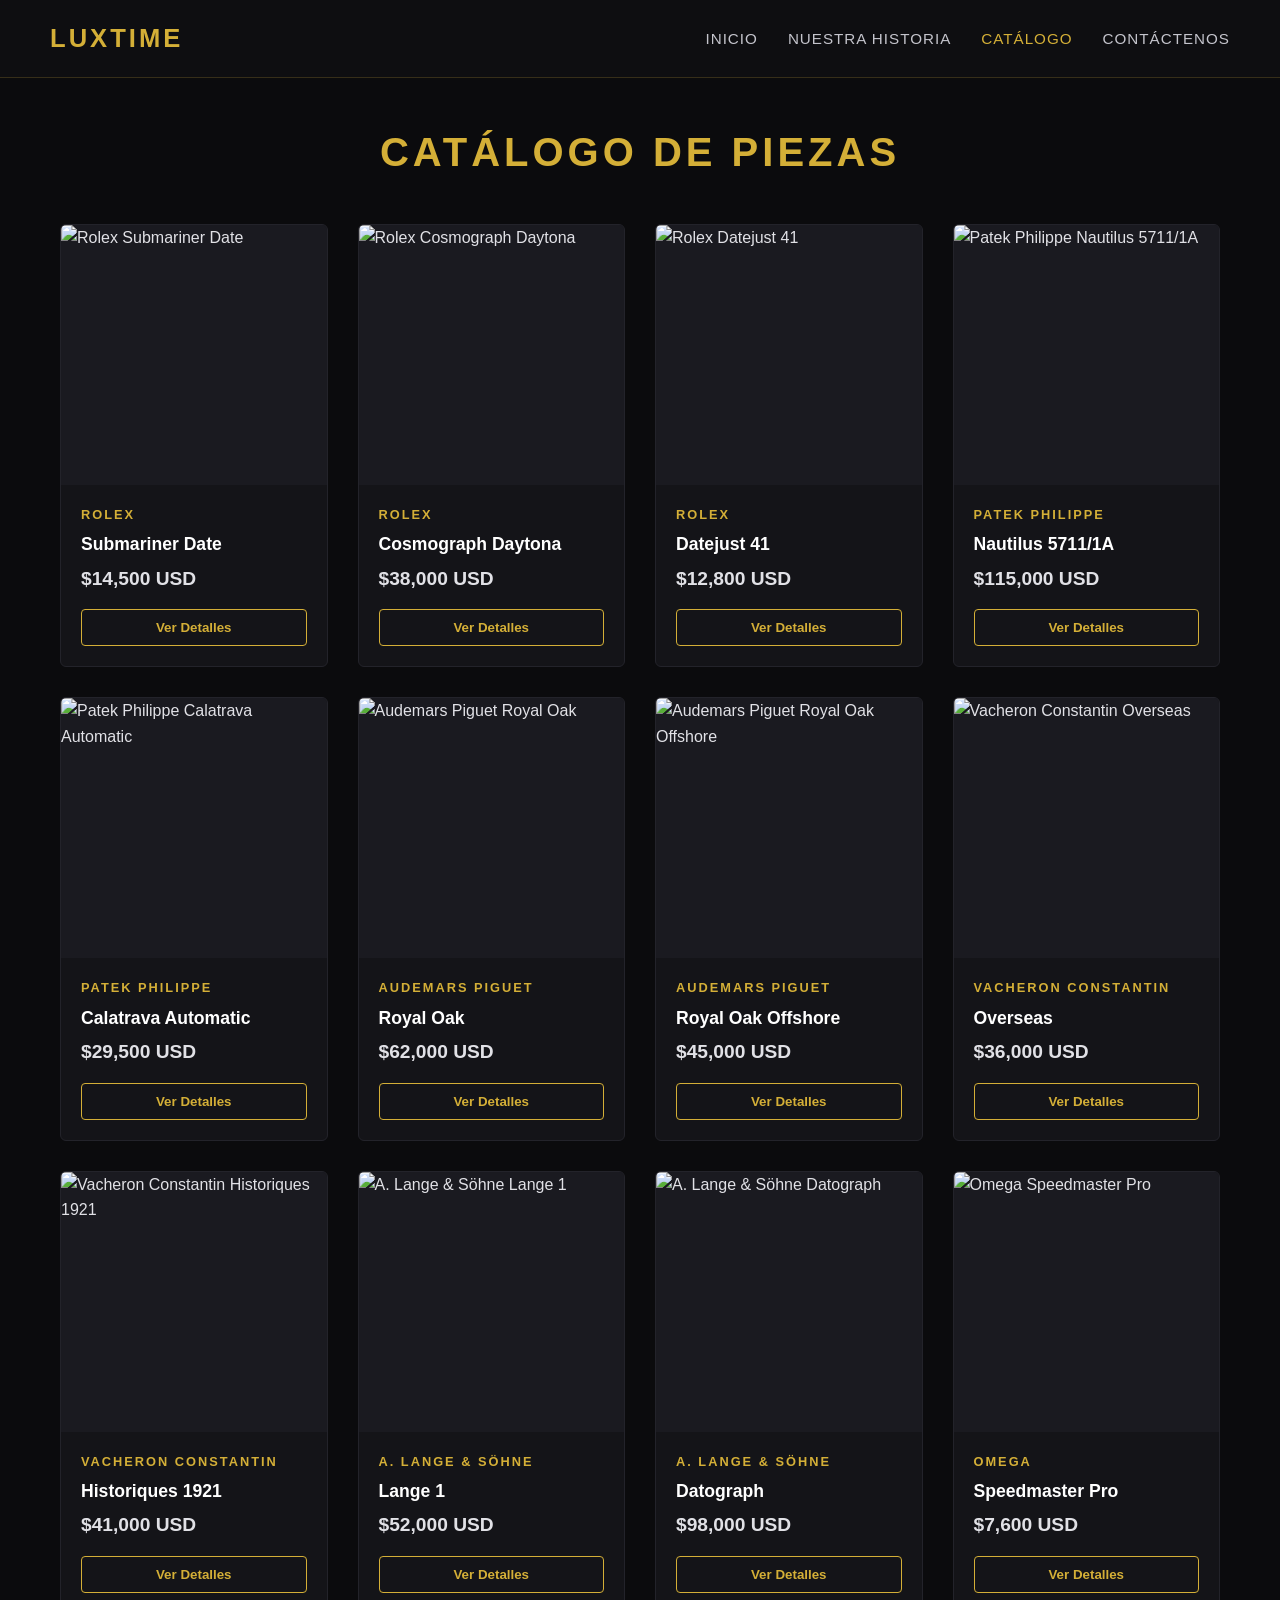
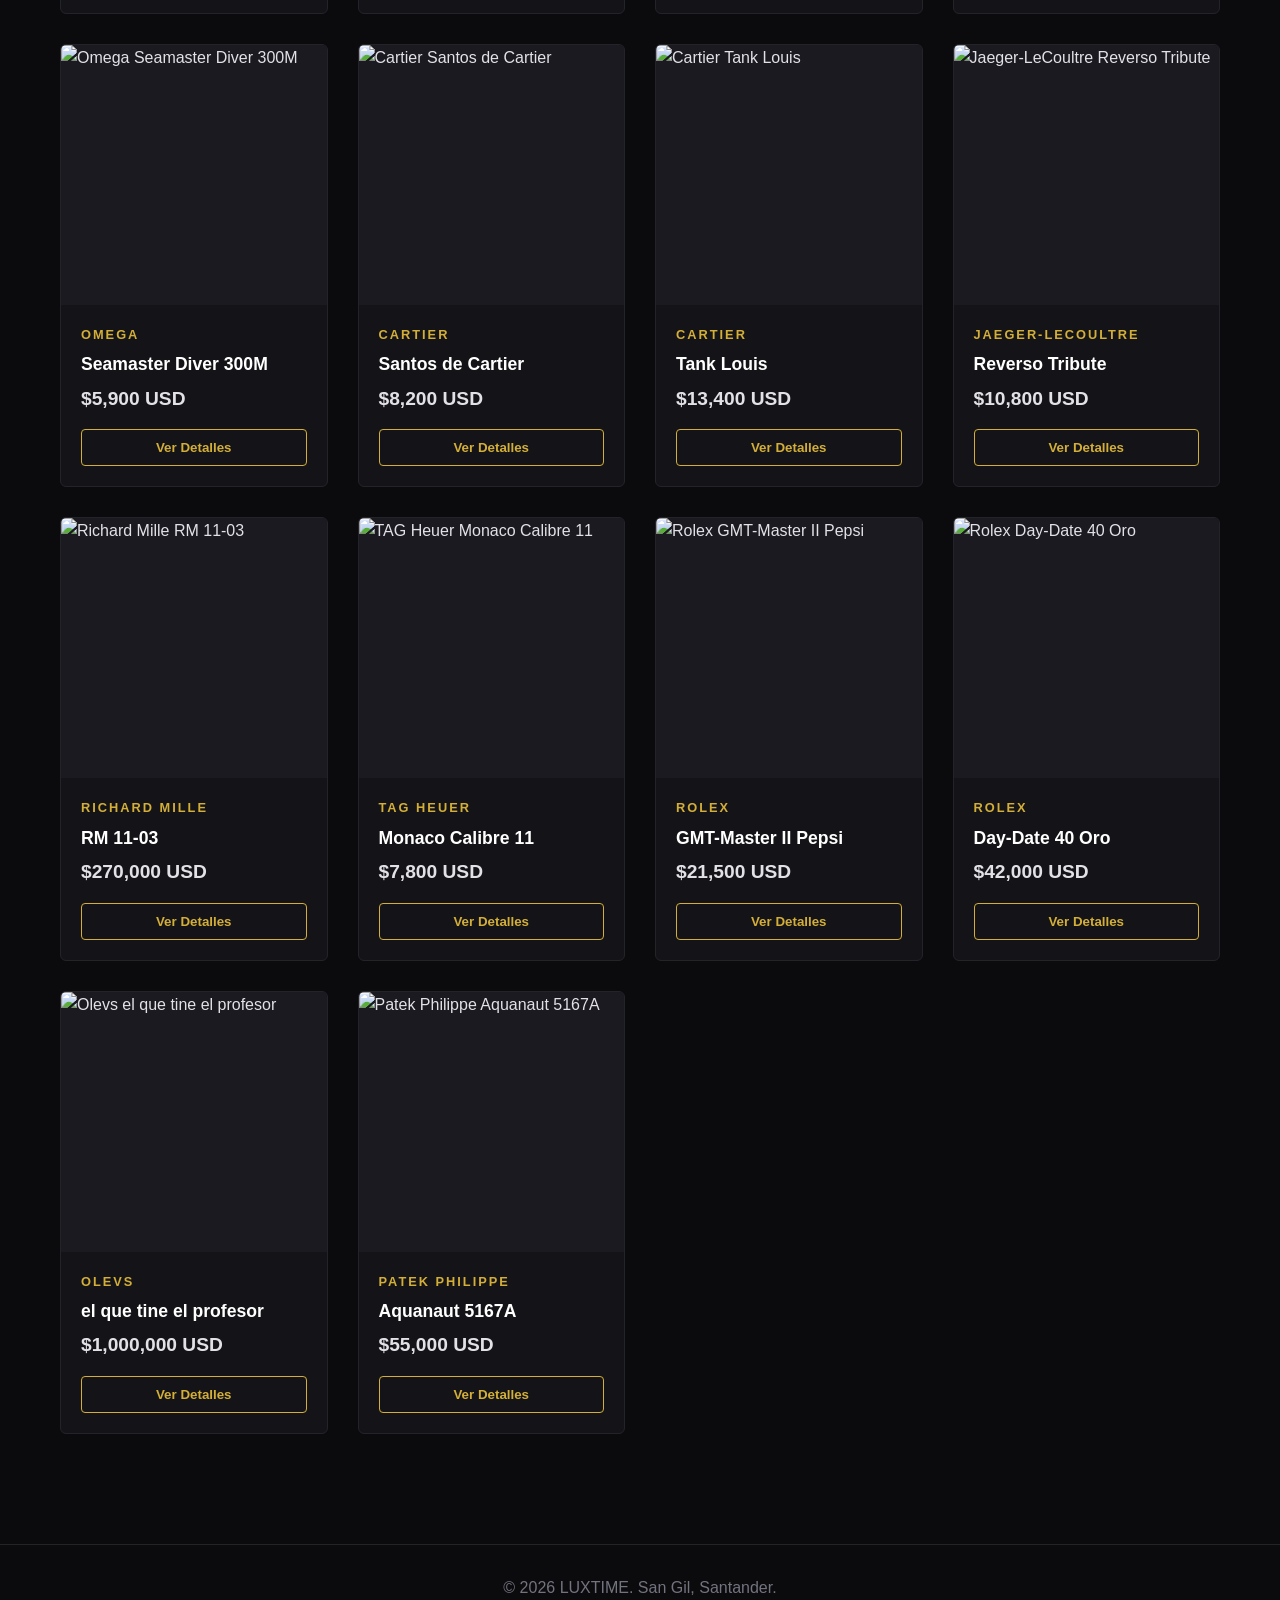
==== catalogo.html @ 18a5e5a9 "Add HTML structure for catalog page" ====
<!DOCTYPE html>
<html lang="es">
<head>
    <meta charset="UTF-8">
    <meta name="viewport" content="width=device-width, initial-scale=1.0">
    <title>LUXTIME | Catálogo</title>
    <style>
        * { box-sizing: border-box; margin: 0; padding: 0; font-family: 'Segoe UI', sans-serif; }
        body { background-color: #0b0b0d; color: #e1e1e6; line-height: 1.6; }
        nav { position: fixed; top: 0; width: 100%; background: rgba(15, 15, 18, 0.95); border-bottom: 1px solid rgba(212, 175, 55, 0.2); z-index: 1000; display: flex; justify-content: space-between; align-items: center; padding: 18px 50px; }
        .logo { color: #d4af37; font-size: 1.6rem; font-weight: 700; letter-spacing: 3px; text-decoration: none; }
        .nav-links { display: flex; list-style: none; gap: 30px; }
        .nav-links a { color: #c4c4cc; text-decoration: none; font-size: 0.95rem; text-transform: uppercase; letter-spacing: 1px; }
        .nav-links a:hover, .nav-links a.active { color: #d4af37; }

        section { padding: 120px 20px 60px; max-width: 1200px; margin: 0 auto; }
        h1 { text-align: center; font-size: 2.5rem; color: #d4af37; letter-spacing: 4px; margin-bottom: 40px; text-transform: uppercase; }

        .grid-relojes { display: grid; grid-template-columns: repeat(auto-fill, minmax(260px, 1fr)); gap: 30px; }
        .card { background: #141418; border: 1px solid #23232a; border-radius: 6px; overflow: hidden; transition: all 0.3s; display: flex; flex-direction: column; }
        .card:hover { transform: translateY(-7px); border-color: #d4af37; }
        .card img { width: 100%; height: 260px; object-fit: cover; background-color: #1a1a20; }
        .card-body { padding: 20px; display: flex; flex-direction: column; flex-grow: 1; }
        .marca { color: #d4af37; font-size: 0.8rem; font-weight: 700; text-transform: uppercase; letter-spacing: 2px; }
        .modelo { font-size: 1.1rem; font-weight: 600; margin: 5px 0; color: #fff; }
        .precio { font-size: 1.2rem; font-weight: 700; color: #e1e1e6; margin-bottom: 15px; }
        .btn-detalles { margin-top: auto; background: transparent; color: #d4af37; border: 1px solid #d4af37; padding: 10px; border-radius: 4px; cursor: pointer; font-weight: 600; text-align: center; text-decoration: none; transition: all 0.3s ease; }
        .btn-detalles:hover { background-color: #d4af37; color: #0b0b0d; }

        footer { text-align: center; padding: 30px; border-top: 1px solid #23232a; color: #737380; margin-top: 50px; }
    </style>
</head>
<body>
    <nav>
        <a href="index.html" class="logo">LUXTIME</a>
        <ul class="nav-links">
            <li><a href="index.html">Inicio</a></li>
            <li><a href="historia.html">Nuestra Historia</a></li>
            <li><a href="catalogo.html" class="active">Catálogo</a></li>
            <li><a href="contacto.html">Contáctenos</a></li>
        </ul>
    </nav>

    <section>
        <h1>Catálogo de Piezas</h1>
        <div class="grid-relojes" id="gridRelojes"></div>
    </section>

    <footer>
        <p>&copy; 2026 LUXTIME. San Gil, Santander.</p>
    </footer>

    <script>
        const relojes = [
            { id: 1, marca: "Rolex", modelo: "Submariner Date", precio: "$14,500 USD", imagen: "https://media.rolex.com/image/upload/q_auto/f_auto/t_v7-cover-majesty-landscape/c_limit,w_800/v1/a677b2c664f6/catalogue/2026/upright-c/m126610ln-0001" },
            { id: 2, marca: "Rolex", modelo: "Cosmograph Daytona", precio: "$38,000 USD", imagen: "https://encrypted-tbn0.gstatic.com/images?q=tbn:ANd9GcRlMAYEo_kmq0SEVRRTfxLseV2wnsMXngC2wunQaGWdsA&s=10" },
            { id: 3, marca: "Rolex", modelo: "Datejust 41", precio: "$12,800 USD", imagen: "https://encrypted-tbn1.gstatic.com/shopping?q=tbn:ANd9GcTCPIgqQ33orNUNhxU0779oylJW_-m0yjFpjWaGA-b_bzN0TGecWLGU8Okqk5lRgcdJKpuhqx5KMnpC9GricJ_KrD7a5emn" },
            { id: 4, marca: "Patek Philippe", modelo: "Nautilus 5711/1A", precio: "$115,000 USD", imagen: "https://www.officialwatches.com/cdn/shop/products/502410_600x.jpg?v=1610711759" },
            { id: 5, marca: "Patek Philippe", modelo: "Calatrava Automatic", precio: "$29,500 USD", imagen: "https://encrypted-tbn0.gstatic.com/images?q=tbn:ANd9GcTM6yhdJw0yoWIQaHOMv5jZjZLXv9AW1ZJd6AOJXYUJHaDeSEHnXEEJecQ&s=10" },
            { id: 6, marca: "Audemars Piguet", modelo: "Royal Oak", precio: "$62,000 USD", imagen: "https://encrypted-tbn0.gstatic.com/images?q=tbn:ANd9GcSIbNA3xzhtwSOrqsB6eXBQMebC6EbjvqxL0OhHR9MaDw&s=10" },
            { id: 7, marca: "Audemars Piguet", modelo: "Royal Oak Offshore", precio: "$45,000 USD", imagen: "https://i.ebayimg.com/images/g/Dp0AAeSwsehqYDNt/s-l1200.webp" },
            { id: 8, marca: "Vacheron Constantin", modelo: "Overseas", precio: "$36,000 USD", imagen: "https://cdn-images.farfetch-contents.com/31/12/19/48/31121948_60422243_1000.jpg" },
            { id: 9, marca: "Vacheron Constantin", modelo: "Historiques 1921", precio: "$41,000 USD", imagen: "https://img.chrono24.com/images/uhren/47100979-38kqklhc941m99mkiw03hrqz-ExtraLarge.jpg" },
            { id: 10, marca: "A. Lange & Söhne", modelo: "Lange 1", precio: "$52,000 USD", imagen: "https://encrypted-tbn0.gstatic.com/images?q=tbn:ANd9GcRhvWf_a4No4qk3iywiuXMyzdcMsnuKMDWVNgqTqfLehUgP0j2gSBal-YgT&s=10" },
            { id: 11, marca: "A. Lange & Söhne", modelo: "Datograph", precio: "$98,000 USD", imagen: "https://encrypted-tbn0.gstatic.com/images?q=tbn:ANd9GcROIFmu-N6HwGLGfAp0Rw2D1iuv9HBvSgcohynK9OxTl_NWpno_EF-ki88&s=10" },
            { id: 12, marca: "Omega", modelo: "Speedmaster Pro", precio: "$7,600 USD", imagen: "https://plazavendome.vteximg.com.br/arquivos/ids/167367-1000-1000/Group-29.jpg?v=638725580614030000" },
            { id: 13, marca: "Omega", modelo: "Seamaster Diver 300M", precio: "$5,900 USD", imagen: "https://plazavendome.vteximg.com.br/arquivos/ids/161251-1000-1000/omega-reloj-seamaster-diver-300m-co-axial-master-chronometer-chronograph-44mm-21030445106001-1.jpg?v=637614546101600000" },
            { id: 14, marca: "Cartier", modelo: "Santos de Cartier", precio: "$8,200 USD", imagen: "https://encrypted-tbn0.gstatic.com/images?q=tbn:ANd9GcTgIp273fN9sle3JaABB3Rnx10OfORxlgIcztHqf8YXAw4h8XIHCYHXO4E&s=10" },
            { id: 15, marca: "Cartier", modelo: "Tank Louis", precio: "$13,400 USD", imagen: "https://cdn-images.farfetch-contents.com/31/12/21/12/31122112_60347391_600.jpg" },
            { id: 16, marca: "Jaeger-LeCoultre", modelo: "Reverso Tribute", precio: "$10,800 USD", imagen: "https://encrypted-tbn0.gstatic.com/images?q=tbn:ANd9GcR7UclMjOUOe9VvAOtseuy0GYuuIWYW6bAYwFmlJZ2wGA&s=10" },
            { id: 17, marca: "Richard Mille", modelo: "RM 11-03", precio: "$270,000 USD", imagen: "https://encrypted-tbn0.gstatic.com/images?q=tbn:ANd9GcQO_BtwS0xqsJzUoWDXrr4ZGDnTW7mauu3IywFRYqTiZATZOWdWC5fFWmOz&s=10" },
            { id: 18, marca: "TAG Heuer", modelo: "Monaco Calibre 11", precio: "$7,800 USD", imagen: "https://encrypted-tbn0.gstatic.com/images?q=tbn:ANd9GcS-BDrzAwddHZeMpRC4vVAoJ1xxEhqncC4OxkqK7BpJmpB4lOBU6P8gCbiC&s=10" },
            { id: 19, marca: "Rolex", modelo: "GMT-Master II Pepsi", precio: "$21,500 USD", imagen: "https://galileo.tsqsa.com/FTPImagenes/rolex-img/watches-models/m126710blro-0002-drp-upright-bba-with-shadow-landscape.webp" },
            { id: 20, marca: "Rolex", modelo: "Day-Date 40 Oro", precio: "$42,000 USD", imagen: "https://encrypted-tbn0.gstatic.com/images?q=tbn:ANd9GcRdb8VEnGLpSkCAC5JwwLh6-y_KG0fwBXOs3vpJCzKOUSsA7ZUZFIVyvjHv&s=10" },
            { id: 21, marca: "Olevs", modelo: "el que tine el profesor", precio: "$1,000,000 USD", imagen: "https://http2.mlstatic.com/D_NQ_NP_957121-CBT76357393642_052024-O.webp" },
            { id: 22, marca: "Patek Philippe", modelo: "Aquanaut 5167A", precio: "$55,000 USD", imagen: "https://encrypted-tbn0.gstatic.com/images?q=tbn:ANd9GcRwZnI9O8JLRWIeOZKFYQ3Okq2Y-To0qTbeW6JFYaycUIOZ-oBP0yHhX_q4&s=10" }
        ];  

        const grid = document.getElementById('gridRelojes');
        relojes.forEach(r => {
            const card = document.createElement('div');
            card.className = 'card';
            card.innerHTML = `
                <img src="${r.imagen}" alt="${r.marca} ${r.modelo}">
                <div class="card-body">
                    <span class="marca">${r.marca}</span>
                    <h3 class="modelo">${r.modelo}</h3>
                    <div class="precio">${r.precio}</div>
                    <button class="btn-detalles" onclick="verProducto(${r.id})">Ver Detalles</button>
                </div>
            `;
            grid.appendChild(card);
        });

        // Redirección a la página de producto individual pasando el ID
        function verProducto(id) {
            window.location.href = `producto.html?id=${id}`;
        }
    </script>
</body>
</html>
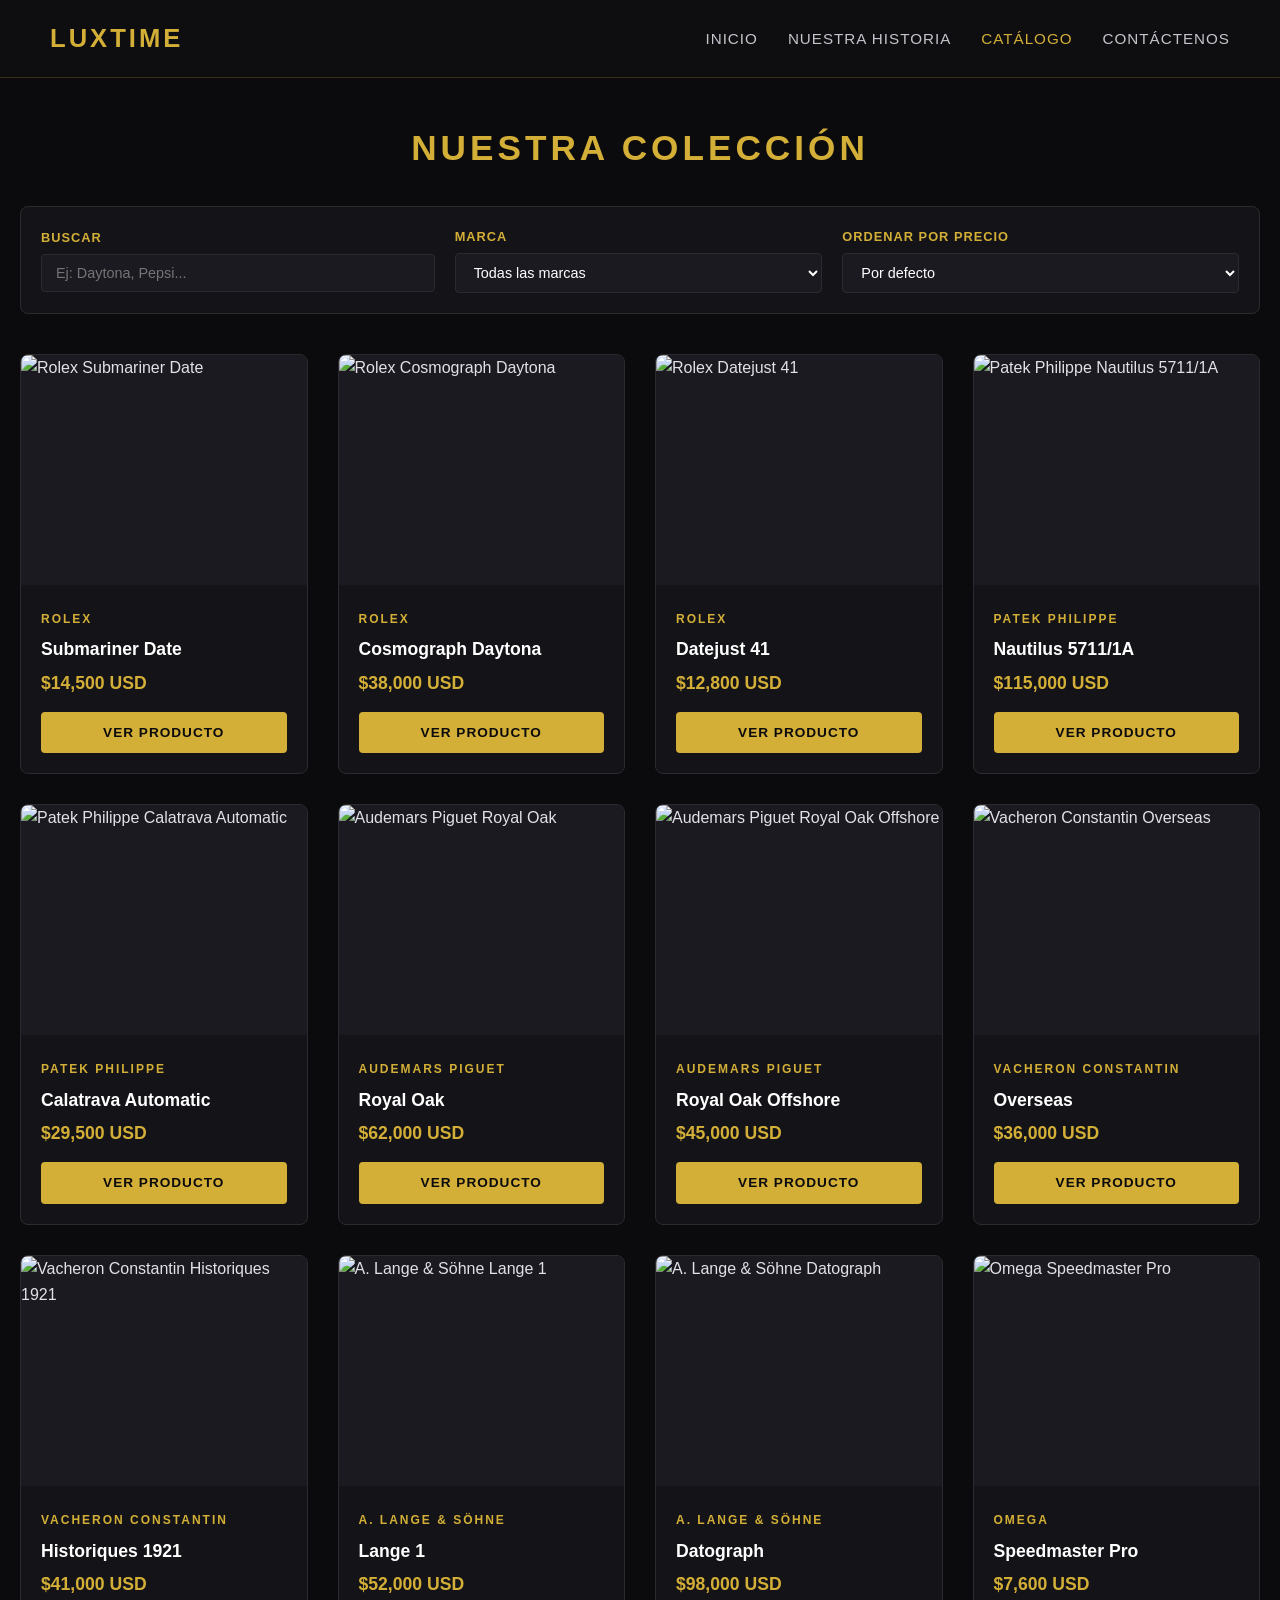
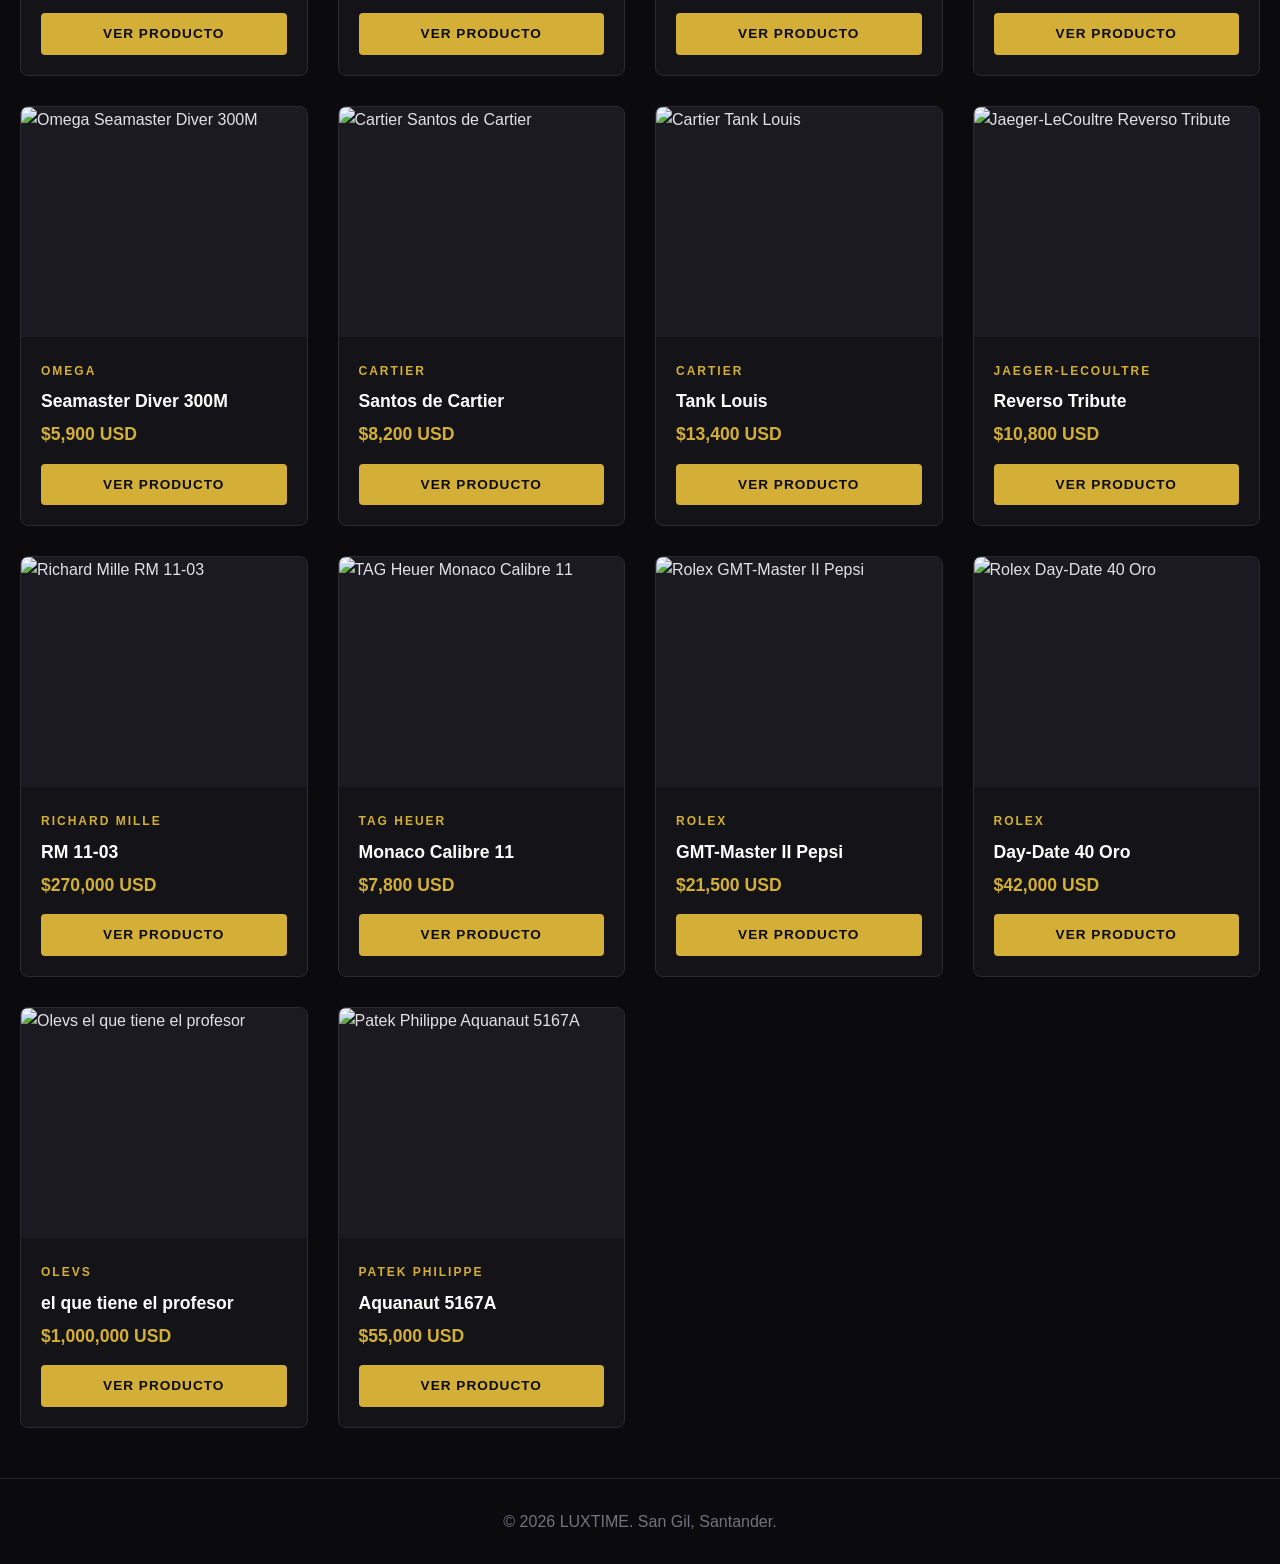
==== commit 14804580: "Enhance catalog page with filters and product display Updated the layout and functionality of the pr" ====
--- a/catalogo.html
+++ b/catalogo.html
@@ -7,30 +7,98 @@
     <style>
         * { box-sizing: border-box; margin: 0; padding: 0; font-family: 'Segoe UI', sans-serif; }
         body { background-color: #0b0b0d; color: #e1e1e6; line-height: 1.6; }
+        
+        /* Navegación */
         nav { position: fixed; top: 0; width: 100%; background: rgba(15, 15, 18, 0.95); border-bottom: 1px solid rgba(212, 175, 55, 0.2); z-index: 1000; display: flex; justify-content: space-between; align-items: center; padding: 18px 50px; }
         .logo { color: #d4af37; font-size: 1.6rem; font-weight: 700; letter-spacing: 3px; text-decoration: none; }
         .nav-links { display: flex; list-style: none; gap: 30px; }
-        .nav-links a { color: #c4c4cc; text-decoration: none; font-size: 0.95rem; text-transform: uppercase; letter-spacing: 1px; }
+        .nav-links a { color: #c4c4cc; text-decoration: none; font-size: 0.95rem; text-transform: uppercase; letter-spacing: 1px; transition: color 0.3s; }
         .nav-links a:hover, .nav-links a.active { color: #d4af37; }
 
-        section { padding: 120px 20px 60px; max-width: 1200px; margin: 0 auto; }
-        h1 { text-align: center; font-size: 2.5rem; color: #d4af37; letter-spacing: 4px; margin-bottom: 40px; text-transform: uppercase; }
-
-        .grid-relojes { display: grid; grid-template-columns: repeat(auto-fill, minmax(260px, 1fr)); gap: 30px; }
-        .card { background: #141418; border: 1px solid #23232a; border-radius: 6px; overflow: hidden; transition: all 0.3s; display: flex; flex-direction: column; }
-        .card:hover { transform: translateY(-7px); border-color: #d4af37; }
-        .card img { width: 100%; height: 260px; object-fit: cover; background-color: #1a1a20; }
-        .card-body { padding: 20px; display: flex; flex-direction: column; flex-grow: 1; }
-        .marca { color: #d4af37; font-size: 0.8rem; font-weight: 700; text-transform: uppercase; letter-spacing: 2px; }
-        .modelo { font-size: 1.1rem; font-weight: 600; margin: 5px 0; color: #fff; }
-        .precio { font-size: 1.2rem; font-weight: 700; color: #e1e1e6; margin-bottom: 15px; }
-        .btn-detalles { margin-top: auto; background: transparent; color: #d4af37; border: 1px solid #d4af37; padding: 10px; border-radius: 4px; cursor: pointer; font-weight: 600; text-align: center; text-decoration: none; transition: all 0.3s ease; }
-        .btn-detalles:hover { background-color: #d4af37; color: #0b0b0d; }
+        /* Estructura Principal */
+        .container { max-width: 1300px; margin: 120px auto 50px; padding: 0 20px; }
+        h1 { text-align: center; color: #d4af37; font-size: 2.2rem; letter-spacing: 4px; margin-bottom: 30px; }
+
+        /* Barra de Filtros */
+        .filter-bar {
+            background: #141418;
+            border: 1px solid #2a2a30;
+            border-radius: 8px;
+            padding: 20px;
+            margin-bottom: 40px;
+            display: flex;
+            flex-wrap: wrap;
+            gap: 20px;
+            justify-content: space-between;
+            align-items: center;
+        }
+
+        .filter-group { display: flex; flex-direction: column; gap: 5px; min-width: 200px; flex-grow: 1; }
+        .filter-group label { color: #d4af37; font-size: 0.8rem; font-weight: 700; text-transform: uppercase; letter-spacing: 1px; }
+
+        .filter-input, .filter-select {
+            background: #1a1a20;
+            border: 1px solid #2a2a30;
+            color: #fff;
+            padding: 10px 14px;
+            border-radius: 4px;
+            font-size: 0.9rem;
+            outline: none;
+            transition: border-color 0.3s;
+        }
+
+        .filter-input:focus, .filter-select:focus { border-color: #d4af37; }
+
+        /* Grid de Productos */
+        .catalog-grid {
+            display: grid;
+            grid-template-columns: repeat(auto-fill, minmax(280px, 1fr));
+            gap: 30px;
+        }
+
+        .card {
+            background: #141418;
+            border: 1px solid #2a2a30;
+            border-radius: 8px;
+            overflow: hidden;
+            transition: transform 0.3s, border-color 0.3s;
+            display: flex;
+            flex-direction: column;
+        }
+
+        .card:hover { transform: translateY(-5px); border-color: #d4af37; }
+
+        .card img { width: 100%; height: 230px; object-fit: cover; background: #1a1a20; }
+
+        .card-body { padding: 20px; display: flex; flex-direction: column; flex-grow: 1; justify-content: space-between; }
+        .card-marca { color: #d4af37; font-size: 0.75rem; font-weight: 700; text-transform: uppercase; letter-spacing: 2px; }
+        .card-modelo { font-size: 1.1rem; color: #fff; margin: 5px 0; font-weight: 600; }
+        .card-precio { font-size: 1.1rem; color: #d4af37; font-weight: 700; margin-bottom: 15px; }
+
+        .btn-card {
+            display: block;
+            text-align: center;
+            padding: 10px;
+            background: #d4af37;
+            color: #0b0b0d;
+            text-decoration: none;
+            font-weight: 700;
+            text-transform: uppercase;
+            letter-spacing: 1px;
+            font-size: 0.85rem;
+            border-radius: 4px;
+            transition: background 0.3s;
+        }
+
+        .btn-card:hover { background: #f0c442; }
+
+        .no-results { grid-column: 1 / -1; text-align: center; color: #a8a8b3; padding: 50px 0; font-size: 1.1rem; }
 
         footer { text-align: center; padding: 30px; border-top: 1px solid #23232a; color: #737380; margin-top: 50px; }
     </style>
 </head>
 <body>
+
     <nav>
         <a href="index.html" class="logo">LUXTIME</a>
         <ul class="nav-links">
@@ -41,61 +109,148 @@
         </ul>
     </nav>
 
-    <section>
-        <h1>Catálogo de Piezas</h1>
-        <div class="grid-relojes" id="gridRelojes"></div>
-    </section>
+    <div class="container">
+        <h1>NUESTRA COLECCIÓN</h1>
+
+        <!-- Controles de Filtros -->
+        <div class="filter-bar">
+            <!-- Buscar por Nombre o Modelo -->
+            <div class="filter-group">
+                <label for="searchInput">Buscar</label>
+                <input type="text" id="searchInput" class="filter-input" placeholder="Ej: Daytona, Pepsi...">
+            </div>
+
+            <!-- Filtrar por Marca -->
+            <div class="filter-group">
+                <label for="brandSelect">Marca</label>
+                <select id="brandSelect" class="filter-select">
+                    <option value="todos">Todas las marcas</option>
+                    <option value="Rolex">Rolex</option>
+                    <option value="Patek Philippe">Patek Philippe</option>
+                    <option value="Audemars Piguet">Audemars Piguet</option>
+                    <option value="Vacheron Constantin">Vacheron Constantin</option>
+                    <option value="A. Lange & Söhne">A. Lange & Söhne</option>
+                    <option value="Omega">Omega</option>
+                    <option value="Cartier">Cartier</option>
+                    <option value="Jaeger-LeCoultre">Jaeger-LeCoultre</option>
+                    <option value="Richard Mille">Richard Mille</option>
+                    <option value="TAG Heuer">TAG Heuer</option>
+                    <option value="Olevs">Olevs</option>
+                </select>
+            </div>
+
+            <!-- Ordenar por Precio -->
+            <div class="filter-group">
+                <label for="sortSelect">Ordenar por Precio</label>
+                <select id="sortSelect" class="filter-select">
+                    <option value="default">Por defecto</option>
+                    <option value="asc">De menor a mayor precio</option>
+                    <option value="desc">De mayor a menor precio</option>
+                </select>
+            </div>
+        </div>
+
+        <!-- Grid donde se cargan los productos -->
+        <div class="catalog-grid" id="catalogGrid"></div>
+    </div>
 
     <footer>
         <p>&copy; 2026 LUXTIME. San Gil, Santander.</p>
     </footer>
 
     <script>
-        const relojes = [
-            { id: 1, marca: "Rolex", modelo: "Submariner Date", precio: "$14,500 USD", imagen: "https://media.rolex.com/image/upload/q_auto/f_auto/t_v7-cover-majesty-landscape/c_limit,w_800/v1/a677b2c664f6/catalogue/2026/upright-c/m126610ln-0001" },
-            { id: 2, marca: "Rolex", modelo: "Cosmograph Daytona", precio: "$38,000 USD", imagen: "https://encrypted-tbn0.gstatic.com/images?q=tbn:ANd9GcRlMAYEo_kmq0SEVRRTfxLseV2wnsMXngC2wunQaGWdsA&s=10" },
-            { id: 3, marca: "Rolex", modelo: "Datejust 41", precio: "$12,800 USD", imagen: "https://encrypted-tbn1.gstatic.com/shopping?q=tbn:ANd9GcTCPIgqQ33orNUNhxU0779oylJW_-m0yjFpjWaGA-b_bzN0TGecWLGU8Okqk5lRgcdJKpuhqx5KMnpC9GricJ_KrD7a5emn" },
-            { id: 4, marca: "Patek Philippe", modelo: "Nautilus 5711/1A", precio: "$115,000 USD", imagen: "https://www.officialwatches.com/cdn/shop/products/502410_600x.jpg?v=1610711759" },
-            { id: 5, marca: "Patek Philippe", modelo: "Calatrava Automatic", precio: "$29,500 USD", imagen: "https://encrypted-tbn0.gstatic.com/images?q=tbn:ANd9GcTM6yhdJw0yoWIQaHOMv5jZjZLXv9AW1ZJd6AOJXYUJHaDeSEHnXEEJecQ&s=10" },
-            { id: 6, marca: "Audemars Piguet", modelo: "Royal Oak", precio: "$62,000 USD", imagen: "https://encrypted-tbn0.gstatic.com/images?q=tbn:ANd9GcSIbNA3xzhtwSOrqsB6eXBQMebC6EbjvqxL0OhHR9MaDw&s=10" },
-            { id: 7, marca: "Audemars Piguet", modelo: "Royal Oak Offshore", precio: "$45,000 USD", imagen: "https://i.ebayimg.com/images/g/Dp0AAeSwsehqYDNt/s-l1200.webp" },
-            { id: 8, marca: "Vacheron Constantin", modelo: "Overseas", precio: "$36,000 USD", imagen: "https://cdn-images.farfetch-contents.com/31/12/19/48/31121948_60422243_1000.jpg" },
-            { id: 9, marca: "Vacheron Constantin", modelo: "Historiques 1921", precio: "$41,000 USD", imagen: "https://img.chrono24.com/images/uhren/47100979-38kqklhc941m99mkiw03hrqz-ExtraLarge.jpg" },
-            { id: 10, marca: "A. Lange & Söhne", modelo: "Lange 1", precio: "$52,000 USD", imagen: "https://encrypted-tbn0.gstatic.com/images?q=tbn:ANd9GcRhvWf_a4No4qk3iywiuXMyzdcMsnuKMDWVNgqTqfLehUgP0j2gSBal-YgT&s=10" },
-            { id: 11, marca: "A. Lange & Söhne", modelo: "Datograph", precio: "$98,000 USD", imagen: "https://encrypted-tbn0.gstatic.com/images?q=tbn:ANd9GcROIFmu-N6HwGLGfAp0Rw2D1iuv9HBvSgcohynK9OxTl_NWpno_EF-ki88&s=10" },
-            { id: 12, marca: "Omega", modelo: "Speedmaster Pro", precio: "$7,600 USD", imagen: "https://plazavendome.vteximg.com.br/arquivos/ids/167367-1000-1000/Group-29.jpg?v=638725580614030000" },
-            { id: 13, marca: "Omega", modelo: "Seamaster Diver 300M", precio: "$5,900 USD", imagen: "https://plazavendome.vteximg.com.br/arquivos/ids/161251-1000-1000/omega-reloj-seamaster-diver-300m-co-axial-master-chronometer-chronograph-44mm-21030445106001-1.jpg?v=637614546101600000" },
-            { id: 14, marca: "Cartier", modelo: "Santos de Cartier", precio: "$8,200 USD", imagen: "https://encrypted-tbn0.gstatic.com/images?q=tbn:ANd9GcTgIp273fN9sle3JaABB3Rnx10OfORxlgIcztHqf8YXAw4h8XIHCYHXO4E&s=10" },
-            { id: 15, marca: "Cartier", modelo: "Tank Louis", precio: "$13,400 USD", imagen: "https://cdn-images.farfetch-contents.com/31/12/21/12/31122112_60347391_600.jpg" },
-            { id: 16, marca: "Jaeger-LeCoultre", modelo: "Reverso Tribute", precio: "$10,800 USD", imagen: "https://encrypted-tbn0.gstatic.com/images?q=tbn:ANd9GcR7UclMjOUOe9VvAOtseuy0GYuuIWYW6bAYwFmlJZ2wGA&s=10" },
-            { id: 17, marca: "Richard Mille", modelo: "RM 11-03", precio: "$270,000 USD", imagen: "https://encrypted-tbn0.gstatic.com/images?q=tbn:ANd9GcQO_BtwS0xqsJzUoWDXrr4ZGDnTW7mauu3IywFRYqTiZATZOWdWC5fFWmOz&s=10" },
-            { id: 18, marca: "TAG Heuer", modelo: "Monaco Calibre 11", precio: "$7,800 USD", imagen: "https://encrypted-tbn0.gstatic.com/images?q=tbn:ANd9GcS-BDrzAwddHZeMpRC4vVAoJ1xxEhqncC4OxkqK7BpJmpB4lOBU6P8gCbiC&s=10" },
-            { id: 19, marca: "Rolex", modelo: "GMT-Master II Pepsi", precio: "$21,500 USD", imagen: "https://galileo.tsqsa.com/FTPImagenes/rolex-img/watches-models/m126710blro-0002-drp-upright-bba-with-shadow-landscape.webp" },
-            { id: 20, marca: "Rolex", modelo: "Day-Date 40 Oro", precio: "$42,000 USD", imagen: "https://encrypted-tbn0.gstatic.com/images?q=tbn:ANd9GcRdb8VEnGLpSkCAC5JwwLh6-y_KG0fwBXOs3vpJCzKOUSsA7ZUZFIVyvjHv&s=10" },
-            { id: 21, marca: "Olevs", modelo: "el que tine el profesor", precio: "$1,000,000 USD", imagen: "https://http2.mlstatic.com/D_NQ_NP_957121-CBT76357393642_052024-O.webp" },
-            { id: 22, marca: "Patek Philippe", modelo: "Aquanaut 5167A", precio: "$55,000 USD", imagen: "https://encrypted-tbn0.gstatic.com/images?q=tbn:ANd9GcRwZnI9O8JLRWIeOZKFYQ3Okq2Y-To0qTbeW6JFYaycUIOZ-oBP0yHhX_q4&s=10" }
-        ];  
-
-        const grid = document.getElementById('gridRelojes');
-        relojes.forEach(r => {
-            const card = document.createElement('div');
-            card.className = 'card';
-            card.innerHTML = `
-                <img src="${r.imagen}" alt="${r.marca} ${r.modelo}">
-                <div class="card-body">
-                    <span class="marca">${r.marca}</span>
-                    <h3 class="modelo">${r.modelo}</h3>
-                    <div class="precio">${r.precio}</div>
-                    <button class="btn-detalles" onclick="verProducto(${r.id})">Ver Detalles</button>
-                </div>
-            `;
-            grid.appendChild(card);
-        });
-
-        // Redirección a la página de producto individual pasando el ID
-        function verProducto(id) {
-            window.location.href = `producto.html?id=${id}`;
-        }
+        const productos = [
+            { id: 1, marca: "Rolex", modelo: "Submariner Date", precio: 14500, precioTexto: "$14,500 USD", imagen: "https://media.rolex.com/image/upload/q_auto/f_auto/t_v7-cover-majesty-landscape/c_limit,w_800/v1/a677b2c664f6/catalogue/2026/upright-c/m126610ln-0001" },
+            { id: 2, marca: "Rolex", modelo: "Cosmograph Daytona", precio: 38000, precioTexto: "$38,000 USD", imagen: "https://encrypted-tbn0.gstatic.com/images?q=tbn:ANd9GcRlMAYEo_kmq0SEVRRTfxLseV2wnsMXngC2wunQaGWdsA&s=10" },
+            { id: 3, marca: "Rolex", modelo: "Datejust 41", precio: 12800, precioTexto: "$12,800 USD", imagen: "https://encrypted-tbn1.gstatic.com/shopping?q=tbn:ANd9GcTCPIgqQ33orNUNhxU0779oylJW_-m0yjFpjWaGA-b_bzN0TGecWLGU8Okqk5lRgcdJKpuhqx5KMnpC9GricJ_KrD7a5emn" },
+            { id: 4, marca: "Patek Philippe", modelo: "Nautilus 5711/1A", precio: 115000, precioTexto: "$115,000 USD", imagen: "https://www.officialwatches.com/cdn/shop/products/502410_600x.jpg?v=1610711759" },
+            { id: 5, marca: "Patek Philippe", modelo: "Calatrava Automatic", precio: 29500, precioTexto: "$29,500 USD", imagen: "https://encrypted-tbn0.gstatic.com/images?q=tbn:ANd9GcTM6yhdJw0yoWIQaHOMv5jZjZLXv9AW1ZJd6AOJXYUJHaDeSEHnXEEJecQ&s=10" },
+            { id: 6, marca: "Audemars Piguet", modelo: "Royal Oak", precio: 62000, precioTexto: "$62,000 USD", imagen: "https://encrypted-tbn0.gstatic.com/images?q=tbn:ANd9GcSIbNA3xzhtwSOrqsB6eXBQMebC6EbjvqxL0OhHR9MaDw&s=10" },
+            { id: 7, marca: "Audemars Piguet", modelo: "Royal Oak Offshore", precio: 45000, precioTexto: "$45,000 USD", imagen: "https://i.ebayimg.com/images/g/Dp0AAeSwsehqYDNt/s-l1200.webp" },
+            { id: 8, marca: "Vacheron Constantin", modelo: "Overseas", precio: 36000, precioTexto: "$36,000 USD", imagen: "https://cdn-images.farfetch-contents.com/31/12/19/48/31121948_60422243_1000.jpg" },
+            { id: 9, marca: "Vacheron Constantin", modelo: "Historiques 1921", precio: 41000, precioTexto: "$41,000 USD", imagen: "https://img.chrono24.com/images/uhren/47100979-38kqklhc941m99mkiw03hrqz-ExtraLarge.jpg" },
+            { id: 10, marca: "A. Lange & Söhne", modelo: "Lange 1", precio: 52000, precioTexto: "$52,000 USD", imagen: "https://encrypted-tbn0.gstatic.com/images?q=tbn:ANd9GcRhvWf_a4No4qk3iywiuXMyzdcMsnuKMDWVNgqTqfLehUgP0j2gSBal-YgT&s=10" },
+            { id: 11, marca: "A. Lange & Söhne", modelo: "Datograph", precio: 98000, precioTexto: "$98,000 USD", imagen: "https://encrypted-tbn0.gstatic.com/images?q=tbn:ANd9GcROIFmu-N6HwGLGfAp0Rw2D1iuv9HBvSgcohynK9OxTl_NWpno_EF-ki88&s=10" },
+            { id: 12, marca: "Omega", modelo: "Speedmaster Pro", precio: 7600, precioTexto: "$7,600 USD", imagen: "https://plazavendome.vteximg.com.br/arquivos/ids/167367-1000-1000/Group-29.jpg?v=638725580614030000" },
+            { id: 13, marca: "Omega", modelo: "Seamaster Diver 300M", precio: 5900, precioTexto: "$5,900 USD", imagen: "https://plazavendome.vteximg.com.br/arquivos/ids/161251-1000-1000/omega-reloj-seamaster-diver-300m-co-axial-master-chronometer-chronograph-44mm-21030445106001-1.jpg?v=637614546101600000" },
+            { id: 14, marca: "Cartier", modelo: "Santos de Cartier", precio: 8200, precioTexto: "$8,200 USD", imagen: "https://encrypted-tbn0.gstatic.com/images?q=tbn:ANd9GcTgIp273fN9sle3JaABB3Rnx10OfORxlgIcztHqf8YXAw4h8XIHCYHXO4E&s=10" },
+            { id: 15, marca: "Cartier", modelo: "Tank Louis", precio: 13400, precioTexto: "$13,400 USD", imagen: "https://cdn-images.farfetch-contents.com/31/12/21/12/31122112_60347391_600.jpg" },
+            { id: 16, marca: "Jaeger-LeCoultre", modelo: "Reverso Tribute", precio: 10800, precioTexto: "$10,800 USD", imagen: "https://encrypted-tbn0.gstatic.com/images?q=tbn:ANd9GcR7UclMjOUOe9VvAOtseuy0GYuuIWYW6bAYwFmlJZ2wGA&s=10" },
+            { id: 17, marca: "Richard Mille", modelo: "RM 11-03", precio: 270000, precioTexto: "$270,000 USD", imagen: "https://encrypted-tbn0.gstatic.com/images?q=tbn:ANd9GcQO_BtwS0xqsJzUoWDXrr4ZGDnTW7mauu3IywFRYqTiZATZOWdWC5fFWmOz&s=10" },
+            { id: 18, marca: "TAG Heuer", modelo: "Monaco Calibre 11", precio: 7800, precioTexto: "$7,800 USD", imagen: "https://encrypted-tbn0.gstatic.com/images?q=tbn:ANd9GcS-BDrzAwddHZeMpRC4vVAoJ1xxEhqncC4OxkqK7BpJmpB4lOBU6P8gCbiC&s=10" },
+            { id: 19, marca: "Rolex", modelo: "GMT-Master II Pepsi", precio: 21500, precioTexto: "$21,500 USD", imagen: "https://galileo.tsqsa.com/FTPImagenes/rolex-img/watches-models/m126710blro-0002-drp-upright-bba-with-shadow-landscape.webp" },
+            { id: 20, marca: "Rolex", modelo: "Day-Date 40 Oro", precio: 42000, precioTexto: "$42,000 USD", imagen: "https://encrypted-tbn0.gstatic.com/images?q=tbn:ANd9GcRdb8VEnGLpSkCAC5JwwLh6-y_KG0fwBXOs3vpJCzKOUSsA7ZUZFIVyvjHv&s=10" },
+            { id: 21, marca: "Olevs", modelo: "el que tiene el profesor", precio: 1000000, precioTexto: "$1,000,000 USD", imagen: "https://http2.mlstatic.com/D_NQ_NP_957121-CBT76357393642_052024-O.webp" },
+            { id: 22, marca: "Patek Philippe", modelo: "Aquanaut 5167A", precio: 55000, precioTexto: "$55,000 USD", imagen: "https://encrypted-tbn0.gstatic.com/images?q=tbn:ANd9GcRwZnI9O8JLRWIeOZKFYQ3Okq2Y-To0qTbeW6JFYaycUIOZ-oBP0yHhX_q4&s=10" }
+        ];
+
+        const grid = document.getElementById('catalogGrid');
+        const searchInput = document.getElementById('searchInput');
+        const brandSelect = document.getElementById('brandSelect');
+        const sortSelect = document.getElementById('sortSelect');
+
+        function renderProductos(lista) {
+            grid.innerHTML = '';
+
+            if (lista.length === 0) {
+                grid.innerHTML = '<div class="no-results">No se encontraron productos con los criterios seleccionados.</div>';
+                return;
+            }
+
+            lista.forEach(p => {
+                const card = document.createElement('div');
+                card.className = 'card';
+                card.innerHTML = `
+                    <img src="${p.imagen}" alt="${p.marca} ${p.modelo}">
+                    <div class="card-body">
+                        <div>
+                            <span class="card-marca">${p.marca}</span>
+                            <h3 class="card-modelo">${p.modelo}</h3>
+                            <div class="card-precio">${p.precioTexto}</div>
+                        </div>
+                        <a href="producto.html?id=${p.id}" class="btn-card">Ver Producto</a>
+                    </div>
+                `;
+                grid.appendChild(card);
+            });
+        }
+
+        function aplicarFiltros() {
+            let resultado = [...productos];
+            const textoBusqueda = searchInput.value.toLowerCase().trim();
+            const marcaSeleccionada = brandSelect.value;
+            const ordenPrecio = sortSelect.value;
+
+            // 1. Filtrar por búsqueda
+            if (textoBusqueda !== '') {
+                resultado = resultado.filter(p => 
+                    p.marca.toLowerCase().includes(textoBusqueda) || 
+                    p.modelo.toLowerCase().includes(textoBusqueda)
+                );
+            }
+
+            // 2. Filtrar por marca
+            if (marcaSeleccionada !== 'todos') {
+                resultado = resultado.filter(p => p.marca === marcaSeleccionada);
+            }
+
+            // 3. Ordenar por precio
+            if (ordenPrecio === 'asc') {
+                resultado.sort((a, b) => a.precio - b.precio);
+            } else if (ordenPrecio === 'desc') {
+                resultado.sort((a, b) => b.precio - a.precio);
+            }
+
+            renderProductos(resultado);
+        }
+
+        // Escuchar cambios en los filtros
+        searchInput.addEventListener('input', aplicarFiltros);
+        brandSelect.addEventListener('change', aplicarFiltros);
+        sortSelect.addEventListener('change', aplicarFiltros);
+
+        // Renderizado inicial
+        renderProductos(productos);
     </script>
 </body>
 </html>
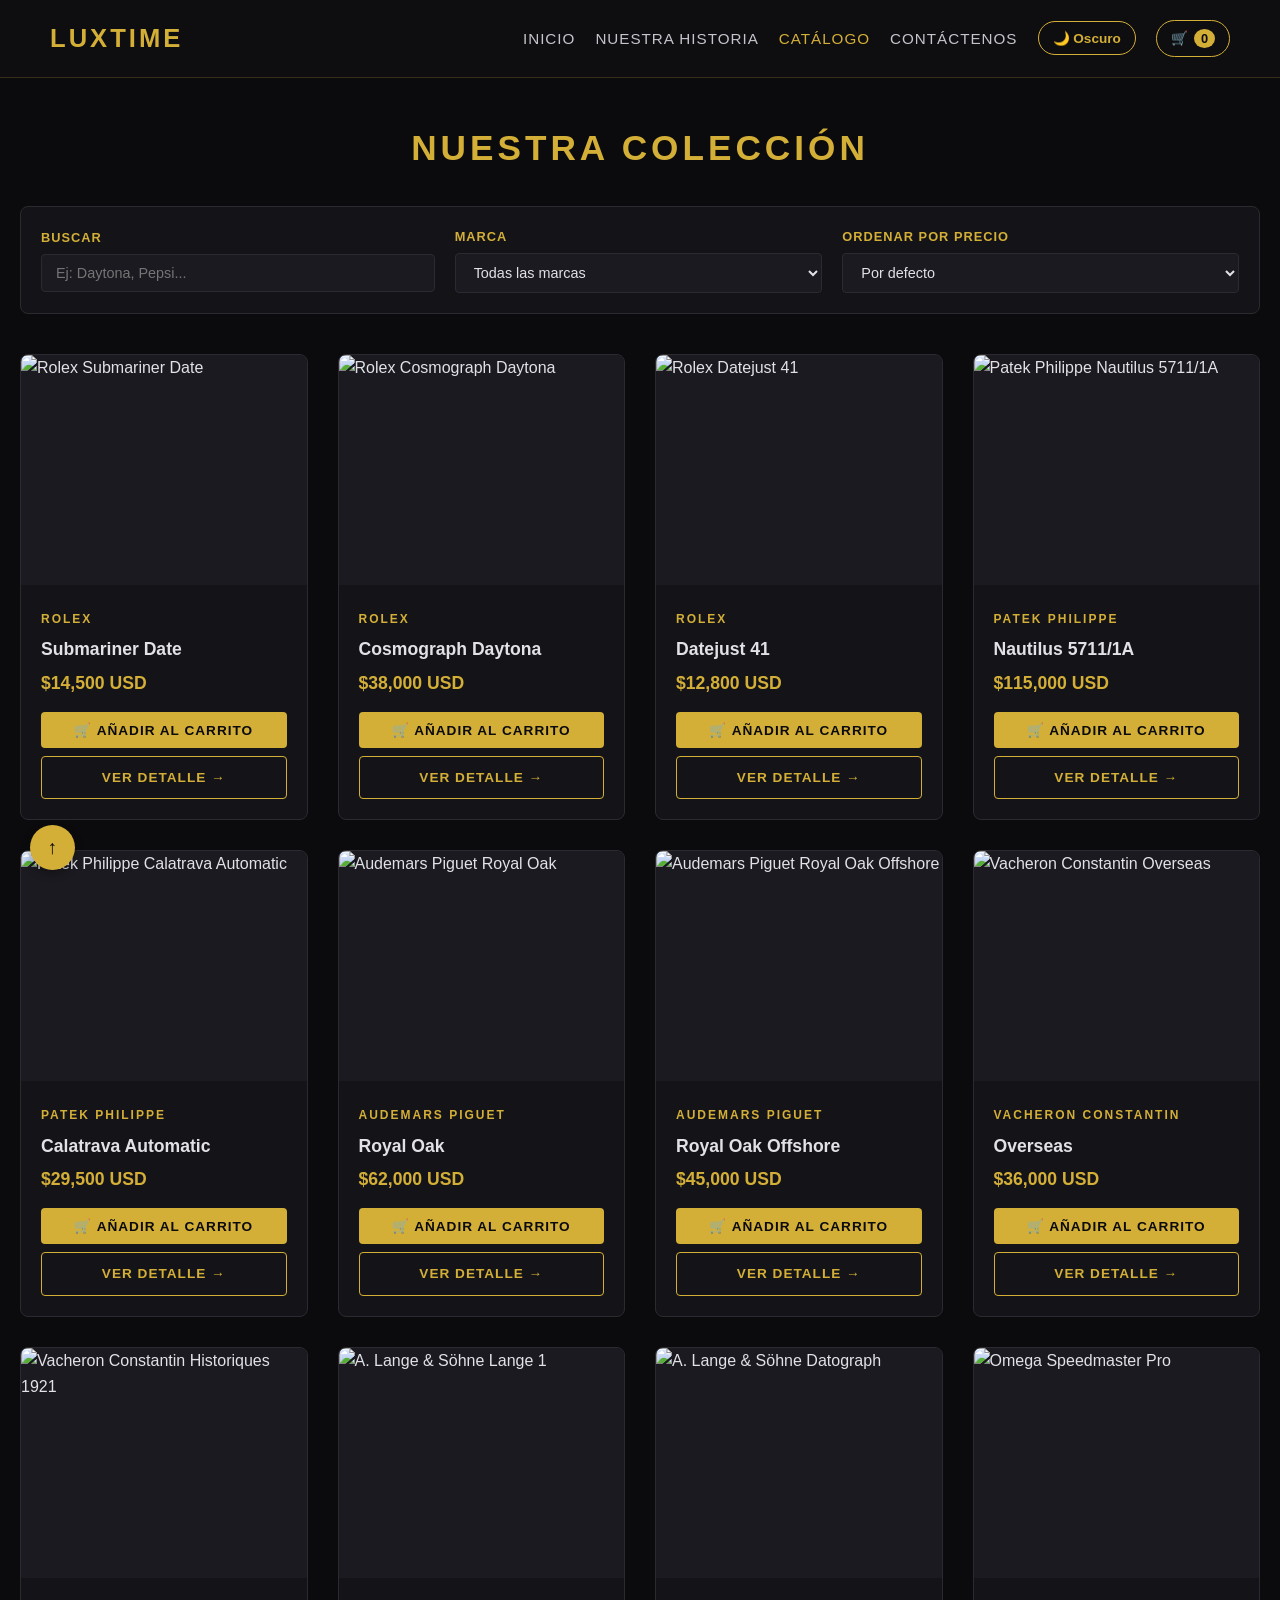
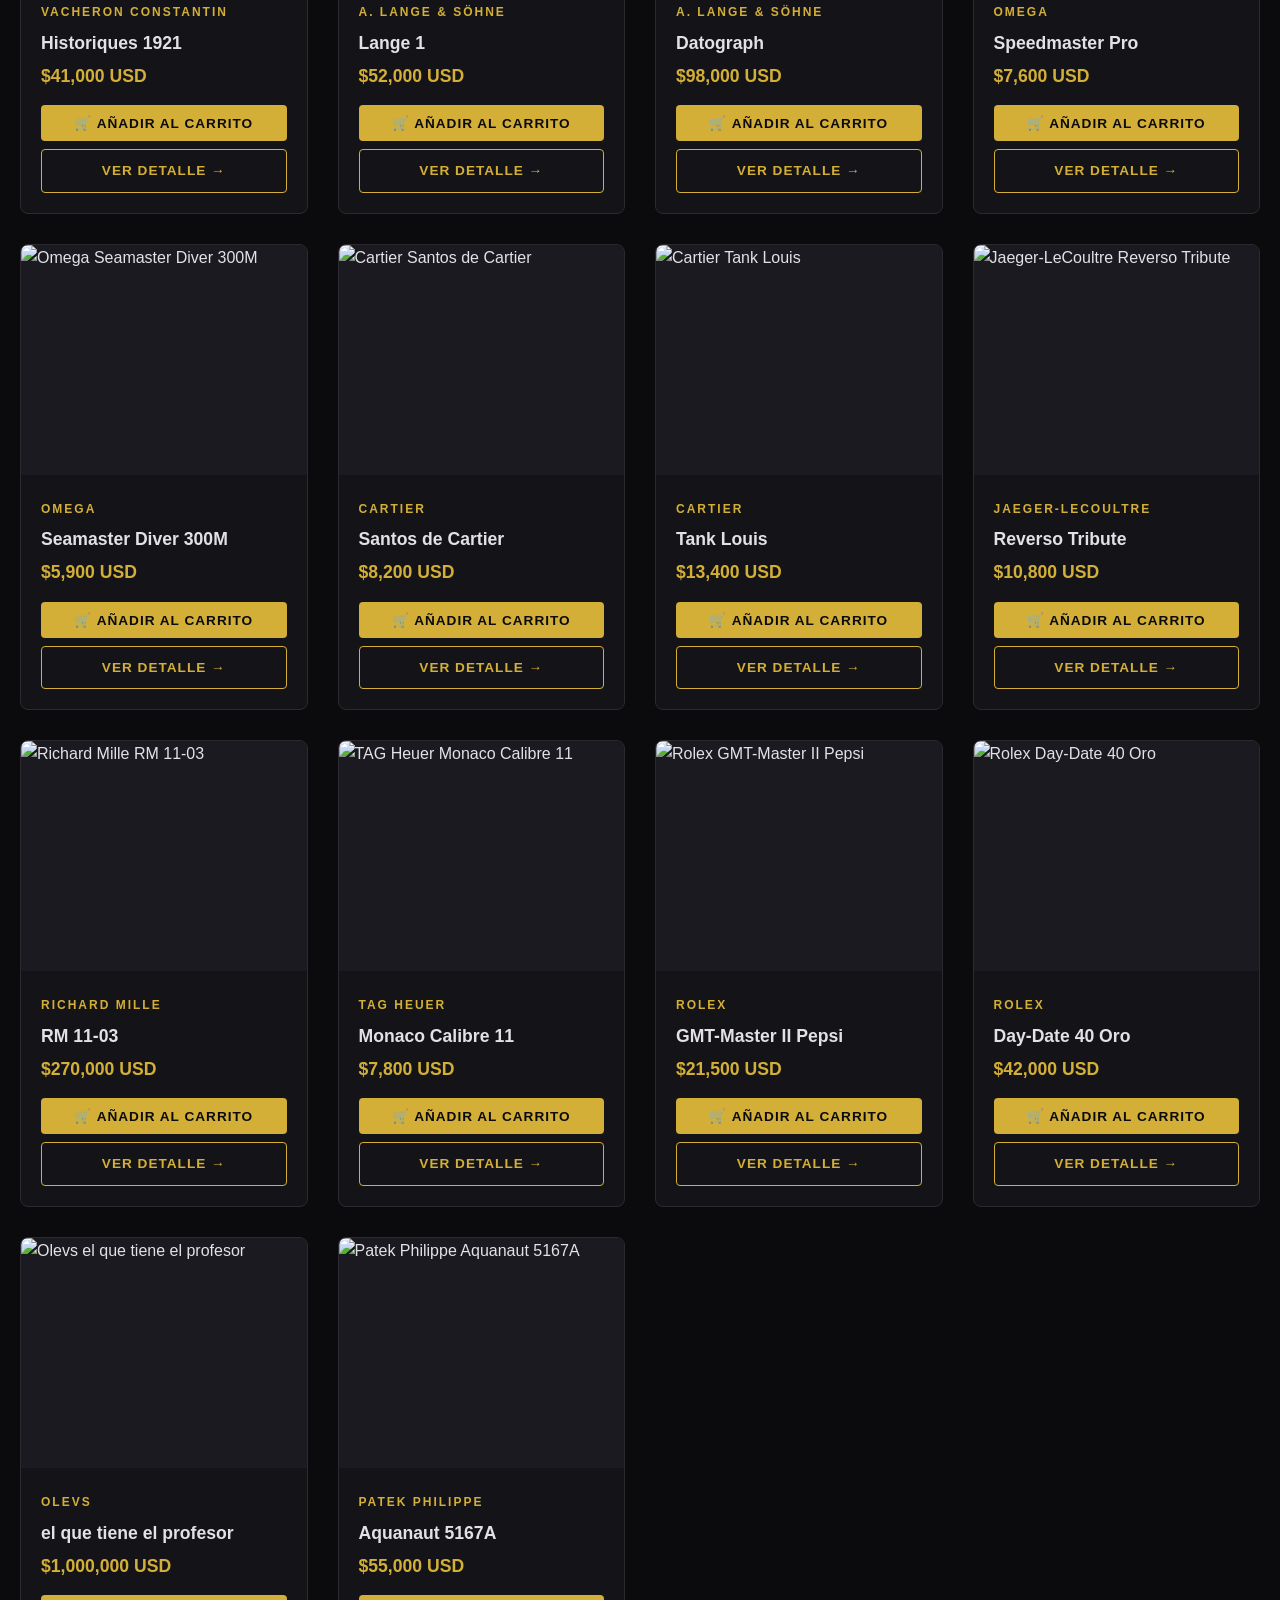
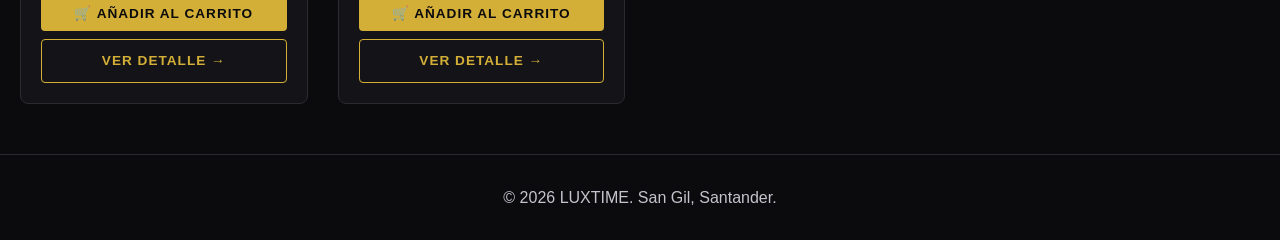
==== commit 3f9513f4: "Implement light/dark mode and update styles Added light/dark mode support and improved styling varia" ====
--- a/catalogo.html
+++ b/catalogo.html
@@ -5,24 +5,76 @@
     <meta name="viewport" content="width=device-width, initial-scale=1.0">
     <title>LUXTIME | Catálogo</title>
     <style>
-        * { box-sizing: border-box; margin: 0; padding: 0; font-family: 'Segoe UI', sans-serif; }
-        body { background-color: #0b0b0d; color: #e1e1e6; line-height: 1.6; }
+        /* Variables para Modo Claro / Oscuro */
+        :root {
+            --bg-color: #0b0b0d;
+            --card-bg: #141418;
+            --text-color: #e1e1e6;
+            --text-muted: #c4c4cc;
+            --border-color: #2a2a30;
+            --accent-gold: #d4af37;
+            --accent-hover: #f0c442;
+            --input-bg: #1a1a20;
+            --nav-bg: rgba(15, 15, 18, 0.95);
+        }
+
+        body.light-mode {
+            --bg-color: #f4f4f7;
+            --card-bg: #ffffff;
+            --text-color: #1a1a1e;
+            --text-muted: #4a4a52;
+            --border-color: #e1e1e6;
+            --accent-gold: #b8860b;
+            --accent-hover: #d4af37;
+            --input-bg: #ffffff;
+            --nav-bg: rgba(255, 255, 255, 0.95);
+        }
+
+        * { box-sizing: border-box; margin: 0; padding: 0; font-family: 'Segoe UI', sans-serif; transition: background-color 0.3s, color 0.3s; }
+        body { background-color: var(--bg-color); color: var(--text-color); line-height: 1.6; }
         
         /* Navegación */
-        nav { position: fixed; top: 0; width: 100%; background: rgba(15, 15, 18, 0.95); border-bottom: 1px solid rgba(212, 175, 55, 0.2); z-index: 1000; display: flex; justify-content: space-between; align-items: center; padding: 18px 50px; }
-        .logo { color: #d4af37; font-size: 1.6rem; font-weight: 700; letter-spacing: 3px; text-decoration: none; }
-        .nav-links { display: flex; list-style: none; gap: 30px; }
-        .nav-links a { color: #c4c4cc; text-decoration: none; font-size: 0.95rem; text-transform: uppercase; letter-spacing: 1px; transition: color 0.3s; }
-        .nav-links a:hover, .nav-links a.active { color: #d4af37; }
+        nav { position: fixed; top: 0; width: 100%; background: var(--nav-bg); border-bottom: 1px solid rgba(212, 175, 55, 0.2); z-index: 1000; display: flex; justify-content: space-between; align-items: center; padding: 18px 50px; }
+        .logo { color: var(--accent-gold); font-size: 1.6rem; font-weight: 700; letter-spacing: 3px; text-decoration: none; }
+        .nav-links { display: flex; list-style: none; gap: 20px; align-items: center; }
+        .nav-links a { color: var(--text-muted); text-decoration: none; font-size: 0.95rem; text-transform: uppercase; letter-spacing: 1px; }
+        .nav-links a:hover, .nav-links a.active { color: var(--accent-gold); }
+
+        /* Botones del Nav (Modo Claro/Oscuro y Carrito) */
+        .theme-toggle-btn, .cart-btn {
+            background: transparent;
+            border: 1px solid var(--accent-gold);
+            color: var(--accent-gold);
+            padding: 8px 14px;
+            border-radius: 20px;
+            cursor: pointer;
+            font-weight: 700;
+            display: flex;
+            align-items: center;
+            gap: 6px;
+            font-size: 0.85rem;
+            position: relative;
+        }
+        .theme-toggle-btn:hover, .cart-btn:hover { background: var(--accent-gold); color: #0b0b0d; }
+        .cart-count { background: var(--accent-gold); color: #0b0b0d; border-radius: 50%; padding: 2px 7px; font-size: 0.8rem; }
+        .cart-btn:hover .cart-count { background: #0b0b0d; color: var(--accent-gold); }
+
+        @keyframes cartBounce {
+            0%, 100% { transform: scale(1); }
+            50% { transform: scale(1.15); }
+        }
+        .cart-btn.bounce {
+            animation: cartBounce 0.3s cubic-bezier(0.175, 0.885, 0.32, 1.275);
+        }
 
         /* Estructura Principal */
         .container { max-width: 1300px; margin: 120px auto 50px; padding: 0 20px; }
-        h1 { text-align: center; color: #d4af37; font-size: 2.2rem; letter-spacing: 4px; margin-bottom: 30px; }
+        h1 { text-align: center; color: var(--accent-gold); font-size: 2.2rem; letter-spacing: 4px; margin-bottom: 30px; }
 
         /* Barra de Filtros */
         .filter-bar {
-            background: #141418;
-            border: 1px solid #2a2a30;
+            background: var(--card-bg);
+            border: 1px solid var(--border-color);
             border-radius: 8px;
             padding: 20px;
             margin-bottom: 40px;
@@ -34,20 +86,19 @@
         }
 
         .filter-group { display: flex; flex-direction: column; gap: 5px; min-width: 200px; flex-grow: 1; }
-        .filter-group label { color: #d4af37; font-size: 0.8rem; font-weight: 700; text-transform: uppercase; letter-spacing: 1px; }
+        .filter-group label { color: var(--accent-gold); font-size: 0.8rem; font-weight: 700; text-transform: uppercase; letter-spacing: 1px; }
 
         .filter-input, .filter-select {
-            background: #1a1a20;
-            border: 1px solid #2a2a30;
-            color: #fff;
+            background: var(--input-bg);
+            border: 1px solid var(--border-color);
+            color: var(--text-color);
             padding: 10px 14px;
             border-radius: 4px;
             font-size: 0.9rem;
             outline: none;
-            transition: border-color 0.3s;
-        }
-
-        .filter-input:focus, .filter-select:focus { border-color: #d4af37; }
+        }
+
+        .filter-input:focus, .filter-select:focus { border-color: var(--accent-gold); }
 
         /* Grid de Productos */
         .catalog-grid {
@@ -57,29 +108,48 @@
         }
 
         .card {
-            background: #141418;
-            border: 1px solid #2a2a30;
+            background: var(--card-bg);
+            border: 1px solid var(--border-color);
             border-radius: 8px;
             overflow: hidden;
-            transition: transform 0.3s, border-color 0.3s;
             display: flex;
             flex-direction: column;
-        }
-
-        .card:hover { transform: translateY(-5px); border-color: #d4af37; }
-
-        .card img { width: 100%; height: 230px; object-fit: cover; background: #1a1a20; }
-
+            position: relative;
+            transition: transform 0.3s, border-color 0.3s;
+        }
+
+        .card::before {
+            content: '';
+            position: absolute;
+            top: 0;
+            left: -100%;
+            width: 50%;
+            height: 100%;
+            background: linear-gradient(120deg, transparent, rgba(212, 175, 55, 0.3), transparent);
+            transform: skewX(-25deg);
+            transition: left 0.75s ease;
+            pointer-events: none;
+            z-index: 15;
+        }
+        .card:hover::before { left: 150%; }
+
+        .card:hover { transform: translateY(-5px); border-color: var(--accent-gold); }
+        .card img { width: 100%; height: 230px; object-fit: cover; background: var(--input-bg); }
         .card-body { padding: 20px; display: flex; flex-direction: column; flex-grow: 1; justify-content: space-between; }
-        .card-marca { color: #d4af37; font-size: 0.75rem; font-weight: 700; text-transform: uppercase; letter-spacing: 2px; }
-        .card-modelo { font-size: 1.1rem; color: #fff; margin: 5px 0; font-weight: 600; }
-        .card-precio { font-size: 1.1rem; color: #d4af37; font-weight: 700; margin-bottom: 15px; }
+        .card-marca { color: var(--accent-gold); font-size: 0.75rem; font-weight: 700; text-transform: uppercase; letter-spacing: 2px; }
+        .card-modelo { font-size: 1.1rem; color: var(--text-color); margin: 5px 0; font-weight: 600; }
+        .card-precio { font-size: 1.1rem; color: var(--accent-gold); font-weight: 700; margin-bottom: 15px; }
+
+        .card-actions { display: flex; flex-direction: column; gap: 8px; }
 
         .btn-card {
-            display: block;
+            display: flex;
+            align-items: center;
+            justify-content: center;
+            gap: 8px;
             text-align: center;
             padding: 10px;
-            background: #d4af37;
+            background: var(--accent-gold);
             color: #0b0b0d;
             text-decoration: none;
             font-weight: 700;
@@ -87,25 +157,142 @@
             letter-spacing: 1px;
             font-size: 0.85rem;
             border-radius: 4px;
-            transition: background 0.3s;
-        }
-
-        .btn-card:hover { background: #f0c442; }
-
-        .no-results { grid-column: 1 / -1; text-align: center; color: #a8a8b3; padding: 50px 0; font-size: 1.1rem; }
-
-        footer { text-align: center; padding: 30px; border-top: 1px solid #23232a; color: #737380; margin-top: 50px; }
+            border: none;
+            cursor: pointer;
+        }
+
+        .btn-card:hover { background: var(--accent-hover); }
+
+        .btn-card-outline {
+            background: transparent;
+            color: var(--accent-gold);
+            border: 1px solid var(--accent-gold);
+        }
+
+        .btn-card-outline:hover { background: var(--accent-gold); color: #0b0b0d; }
+
+        /* Botón Flotante para Volver Arriba (Flecha) */
+        .scroll-top-btn {
+            position: fixed;
+            bottom: 30px;
+            left: 30px;
+            background: var(--accent-gold);
+            color: #0b0b0d;
+            width: 45px;
+            height: 45px;
+            border-radius: 50%;
+            border: none;
+            font-size: 1.2rem;
+            font-weight: bold;
+            cursor: pointer;
+            box-shadow: 0 4px 10px rgba(0,0,0,0.3);
+            display: flex;
+            align-items: center;
+            justify-content: center;
+            z-index: 1500;
+            transition: transform 0.3s;
+        }
+
+        .scroll-top-btn:hover { transform: translateY(-3px); }
+
+        /* Panel Lateral del Carrito y Animaciones */
+        .cart-overlay { position: fixed; top: 0; left: 0; width: 100%; height: 100%; background: rgba(0,0,0,0.7); z-index: 2000; display: none; }
+        .cart-drawer { position: fixed; top: 0; right: -420px; width: 100%; max-width: 400px; height: 100%; background: var(--card-bg); border-left: 1px solid var(--border-color); z-index: 2001; transition: right 0.4s ease; display: flex; flex-direction: column; padding: 25px; }
+        .cart-drawer.open { right: 0; }
+        .cart-overlay.open { display: block; }
+        .cart-header { display: flex; justify-content: space-between; align-items: center; border-bottom: 1px solid var(--border-color); padding-bottom: 15px; }
+        .cart-header h2 { color: var(--accent-gold); font-size: 1.3rem; }
+        .close-cart { background: none; border: none; color: var(--text-muted); font-size: 1.5rem; cursor: pointer; }
+        .cart-items { flex-grow: 1; overflow-y: auto; margin: 20px 0; display: flex; flex-direction: column; gap: 15px; }
+        
+        .cart-item { 
+            display: flex; 
+            gap: 15px; 
+            background: var(--input-bg); 
+            padding: 12px; 
+            border-radius: 8px; 
+            border: 1px solid var(--border-color); 
+            align-items: center; 
+            transition: all 0.4s ease;
+            max-height: 120px;
+            overflow: hidden;
+            position: relative;
+        }
+
+        @keyframes ejectAndDisappear {
+            0% { transform: scale(1) translateY(0) rotate(0deg); opacity: 1; background: rgba(231, 76, 60, 0.2); }
+            40% { transform: scale(1.05) translateY(-10px) rotate(-2deg); opacity: 0.8; }
+            100% { transform: scale(0.3) translateY(-50px) translateX(40px) rotate(-45deg); opacity: 0; max-height: 0; margin: 0; padding: 0; border-color: transparent; }
+        }
+
+        .cart-item.falling-to-trash { animation: ejectAndDisappear 0.4s ease-in-out forwards; }
+
+        .cart-item img { width: 55px; height: 55px; object-fit: contain; background: #fff; border-radius: 4px; padding: 2px; }
+        .cart-item-details { flex-grow: 1; text-align: left; }
+        .cart-item-title { font-size: 0.85rem; color: var(--text-color); font-weight: 600; margin-bottom: 4px; }
+        .cart-item-price { font-size: 0.85rem; color: var(--accent-gold); font-weight: 700; margin-bottom: 6px; }
+        
+        .cart-item-controls { display: flex; align-items: center; gap: 8px; }
+        .qty-btn { background: var(--border-color); color: var(--text-color); border: none; width: 22px; height: 22px; border-radius: 3px; cursor: pointer; font-weight: 700; }
+        .qty-btn:hover { background: var(--accent-gold); color: #0b0b0d; }
+        
+        .btn-trash-delete {
+            background: transparent;
+            border: none;
+            color: #e74c3c;
+            cursor: pointer;
+            font-size: 0.85rem;
+            display: flex;
+            align-items: center;
+            gap: 4px;
+            padding: 4px 8px;
+            border-radius: 4px;
+            transition: background 0.2s, color 0.2s;
+            margin-left: auto;
+        }
+        .btn-trash-delete:hover { background: rgba(231, 76, 60, 0.15); color: #ff6b6b; }
+
+        @keyframes flyToCart {
+            0% { opacity: 1; transform: translate(0, 0) scale(0.5) rotate(0deg); }
+            50% { opacity: 1; transform: translate(var(--rand-x), -60px) scale(1.2) rotate(var(--rand-rot)); }
+            100% { opacity: 0; transform: translate(var(--final-x), var(--final-y)) scale(0.3) rotate(0deg); }
+        }
+
+        .flying-money {
+            position: fixed;
+            z-index: 9999;
+            pointer-events: none;
+            font-size: 1.4rem;
+            animation: flyToCart 0.8s cubic-bezier(0.25, 1, 0.5, 1) forwards;
+        }
+
+        .cart-footer { border-top: 1px solid var(--border-color); padding-top: 15px; }
+        .cart-total { display: flex; justify-content: space-between; font-size: 1.2rem; font-weight: 700; color: var(--text-color); margin-bottom: 20px; }
+        .cart-total span:last-child { color: var(--accent-gold); }
+        .btn-checkout { display: block; width: 100%; text-align: center; background: #25d366; color: #fff; padding: 12px; border-radius: 4px; text-decoration: none; font-weight: 700; text-transform: uppercase; letter-spacing: 1px; }
+
+        footer { text-align: center; padding: 30px; border-top: 1px solid var(--border-color); color: var(--text-muted); margin-top: 50px; }
     </style>
 </head>
 <body>
 
     <nav>
-        <a href="index.html" class="logo">LUXTIME</a>
+        <a href="./" class="logo">LUXTIME</a>
         <ul class="nav-links">
-            <li><a href="index.html">Inicio</a></li>
+            <li><a href="./">Inicio</a></li>
             <li><a href="historia.html">Nuestra Historia</a></li>
             <li><a href="catalogo.html" class="active">Catálogo</a></li>
             <li><a href="contacto.html">Contáctenos</a></li>
+            <li>
+                <button class="theme-toggle-btn" id="themeToggleBtn" onclick="toggleTheme()">
+                    🌙 Modo
+                </button>
+            </li>
+            <li>
+                <button class="cart-btn" id="cartNavBtn" onclick="toggleCart()">
+                    🛒 <span class="cart-count" id="cartCount">0</span>
+                </button>
+            </li>
         </ul>
     </nav>
 
@@ -114,13 +301,11 @@
 
         <!-- Controles de Filtros -->
         <div class="filter-bar">
-            <!-- Buscar por Nombre o Modelo -->
             <div class="filter-group">
                 <label for="searchInput">Buscar</label>
                 <input type="text" id="searchInput" class="filter-input" placeholder="Ej: Daytona, Pepsi...">
             </div>
 
-            <!-- Filtrar por Marca -->
             <div class="filter-group">
                 <label for="brandSelect">Marca</label>
                 <select id="brandSelect" class="filter-select">
@@ -139,7 +324,6 @@
                 </select>
             </div>
 
-            <!-- Ordenar por Precio -->
             <div class="filter-group">
                 <label for="sortSelect">Ordenar por Precio</label>
                 <select id="sortSelect" class="filter-select">
@@ -150,8 +334,27 @@
             </div>
         </div>
 
-        <!-- Grid donde se cargan los productos -->
         <div class="catalog-grid" id="catalogGrid"></div>
+    </div>
+
+    <!-- Botón Flotante (Flecha hacia Arriba) -->
+    <button class="scroll-top-btn" onclick="scrollToTop()" title="Volver arriba">↑</button>
+
+    <!-- Carrito Lateral -->
+    <div class="cart-overlay" id="cartOverlay" onclick="toggleCart()"></div>
+    <div class="cart-drawer" id="cartDrawer">
+        <div class="cart-header">
+            <h2>Tu Carrito de Compras</h2>
+            <button class="close-cart" onclick="toggleCart()">&times;</button>
+        </div>
+        <div class="cart-items" id="cartItems"></div>
+        <div class="cart-footer">
+            <div class="cart-total">
+                <span>Total Estimado:</span>
+                <span id="cartTotal">$0 USD</span>
+            </div>
+            <a href="#" class="btn-checkout" id="checkoutBtn" target="_blank">Pedir por WhatsApp</a>
+        </div>
     </div>
 
     <footer>
@@ -184,6 +387,74 @@
             { id: 22, marca: "Patek Philippe", modelo: "Aquanaut 5167A", precio: 55000, precioTexto: "$55,000 USD", imagen: "https://encrypted-tbn0.gstatic.com/images?q=tbn:ANd9GcRwZnI9O8JLRWIeOZKFYQ3Okq2Y-To0qTbeW6JFYaycUIOZ-oBP0yHhX_q4&s=10" }
         ];
 
+        let cart = JSON.parse(localStorage.getItem('luxtime_cart')) || [];
+
+        // --- SISTEMA MODO CLARO / OSCURO ---
+        function applyTheme(theme) {
+            const themeBtn = document.getElementById('themeToggleBtn');
+            if (theme === 'light') {
+                document.body.classList.add('light-mode');
+                themeBtn.innerHTML = '☀️ Claro';
+            } else {
+                document.body.classList.remove('light-mode');
+                themeBtn.innerHTML = '🌙 Oscuro';
+            }
+        }
+
+        function toggleTheme() {
+            const currentTheme = document.body.classList.contains('light-mode') ? 'dark' : 'light';
+            localStorage.setItem('luxtime_theme', currentTheme);
+            applyTheme(currentTheme);
+        }
+
+        const savedTheme = localStorage.getItem('luxtime_theme') || 'dark';
+        applyTheme(savedTheme);
+
+        // --- FLECHA VOLVER ARRIBA ---
+        function scrollToTop() {
+            window.scrollTo({ top: 0, behavior: 'smooth' });
+        }
+
+        // --- EFECTO DE BILLETES VOLANDO AL CARRITO ---
+        function triggerMoneyEffect(event) {
+            const btn = event.target.closest('button');
+            if (!btn) return;
+            const rect = btn.getBoundingClientRect();
+            const startX = rect.left + rect.width / 2;
+            const startY = rect.top + rect.height / 2;
+
+            const cartBtn = document.getElementById('cartNavBtn');
+            const cartRect = cartBtn.getBoundingClientRect();
+            const targetX = cartRect.left + cartRect.width / 2;
+            const targetY = cartRect.top + cartRect.height / 2;
+
+            cartBtn.classList.add('bounce');
+            setTimeout(() => cartBtn.classList.remove('bounce'), 300);
+
+            for (let i = 0; i < 5; i++) {
+                const money = document.createElement('div');
+                money.className = 'flying-money';
+                money.textContent = '💵';
+                
+                money.style.left = `${startX}px`;
+                money.style.top = `${startY}px`;
+
+                const randX = (Math.random() - 0.5) * 60 + 'px';
+                const randRot = (Math.random() - 0.5) * 60 + 'deg';
+                const finalX = (targetX - startX) + (Math.random() - 0.5) * 30;
+                const finalY = (targetY - startY) + (Math.random() - 0.5) * 30;
+
+                money.style.setProperty('--rand-x', randX);
+                money.style.setProperty('--rand-rot', randRot);
+                money.style.setProperty('--final-x', `${finalX}px`);
+                money.style.setProperty('--final-y', `${finalY}px`);
+
+                document.body.appendChild(money);
+                setTimeout(() => money.remove(), 800);
+            }
+        }
+
+        // --- CARGAR PRODUCTOS Y FILTROS ---
         const grid = document.getElementById('catalogGrid');
         const searchInput = document.getElementById('searchInput');
         const brandSelect = document.getElementById('brandSelect');
@@ -208,7 +479,10 @@
                             <h3 class="card-modelo">${p.modelo}</h3>
                             <div class="card-precio">${p.precioTexto}</div>
                         </div>
-                        <a href="producto.html?id=${p.id}" class="btn-card">Ver Producto</a>
+                        <div class="card-actions">
+                            <button class="btn-card" onclick="addToCart(${p.id}, event)">🛒 Añadir al Carrito</button>
+                            <a href="producto.html?id=${p.id}" class="btn-card btn-card-outline">Ver Detalle &rarr;</a>
+                        </div>
                     </div>
                 `;
                 grid.appendChild(card);
@@ -221,7 +495,6 @@
             const marcaSeleccionada = brandSelect.value;
             const ordenPrecio = sortSelect.value;
 
-            // 1. Filtrar por búsqueda
             if (textoBusqueda !== '') {
                 resultado = resultado.filter(p => 
                     p.marca.toLowerCase().includes(textoBusqueda) || 
@@ -229,12 +502,10 @@
                 );
             }
 
-            // 2. Filtrar por marca
             if (marcaSeleccionada !== 'todos') {
                 resultado = resultado.filter(p => p.marca === marcaSeleccionada);
             }
 
-            // 3. Ordenar por precio
             if (ordenPrecio === 'asc') {
                 resultado.sort((a, b) => a.precio - b.precio);
             } else if (ordenPrecio === 'desc') {
@@ -244,13 +515,120 @@
             renderProductos(resultado);
         }
 
-        // Escuchar cambios en los filtros
+        // --- FUNCIONALIDADES DEL CARRITO ---
+        function toggleCart() {
+            document.getElementById('cartDrawer').classList.toggle('open');
+            document.getElementById('cartOverlay').classList.toggle('open');
+        }
+
+        function addToCart(id, event) {
+            triggerMoneyEffect(event);
+
+            const product = productos.find(p => p.id === id);
+            const itemInCart = cart.find(i => i.id === id);
+
+            if (itemInCart) {
+                itemInCart.cantidad++;
+            } else {
+                cart.push({ ...product, cantidad: 1 });
+            }
+
+            saveAndUpdateCart();
+            setTimeout(() => toggleCart(), 300);
+        }
+
+        function changeQty(id, delta) {
+            const item = cart.find(i => i.id === id);
+            if (item) {
+                item.cantidad += delta;
+                if (item.cantidad <= 0) {
+                    removeFromCartAnim(id);
+                    return;
+                }
+            }
+            saveAndUpdateCart();
+        }
+
+        function removeFromCartAnim(id) {
+            const itemElements = document.querySelectorAll('.cart-item');
+            cart.forEach((item, index) => {
+                if (item.id === id && itemElements[index]) {
+                    itemElements[index].classList.add('falling-to-trash');
+                }
+            });
+
+            setTimeout(() => {
+                cart = cart.filter(i => i.id !== id);
+                saveAndUpdateCart();
+            }, 400);
+        }
+
+        function saveAndUpdateCart() {
+            localStorage.setItem('luxtime_cart', JSON.stringify(cart));
+            renderCart();
+        }
+
+        function renderCart() {
+            const cartItemsContainer = document.getElementById('cartItems');
+            const cartCount = document.getElementById('cartCount');
+            const cartTotal = document.getElementById('cartTotal');
+            const checkoutBtn = document.getElementById('checkoutBtn');
+
+            cartItemsContainer.innerHTML = '';
+            let total = 0;
+            let totalCount = 0;
+
+            if (cart.length === 0) {
+                cartItemsContainer.innerHTML = '<p style="color: var(--text-muted); text-align: center; margin-top: 30px;">Tu carrito está vacío.</p>';
+            } else {
+                cart.forEach(item => {
+                    total += item.precio * item.cantidad;
+                    totalCount += item.cantidad;
+
+                    const itemElement = document.createElement('div');
+                    itemElement.className = 'cart-item';
+                    itemElement.innerHTML = `
+                        <img src="${item.imagen}" alt="${item.modelo}">
+                        <div class="cart-item-details">
+                            <div class="cart-item-title">${item.marca} ${item.modelo}</div>
+                            <div class="cart-item-price">$${(item.precio * item.cantidad).toLocaleString()} USD</div>
+                            <div class="cart-item-controls">
+                                <button class="qty-btn" onclick="changeQty(${item.id}, -1)">-</button>
+                                <span>${item.cantidad}</span>
+                                <button class="qty-btn" onclick="changeQty(${item.id}, 1)">+</button>
+                                <button class="btn-trash-delete" onclick="removeFromCartAnim(${item.id})">
+                                    🗑️ Eliminar
+                                </button>
+                            </div>
+                        </div>
+                    `;
+                    cartItemsContainer.appendChild(itemElement);
+                });
+            }
+
+            cartCount.textContent = totalCount;
+            cartTotal.textContent = `$${total.toLocaleString()} USD`;
+
+            if (cart.length > 0) {
+                let mensaje = "Hola LUXTIME, deseo realizar el pedido de los siguientes relojes:%0A%0A";
+                cart.forEach(item => {
+                    mensaje += `• ${item.marca} ${item.modelo} x${item.cantidad} - $${(item.precio * item.cantidad).toLocaleString()} USD%0A`;
+                });
+                mensaje += `%0ATotal: $${total.toLocaleString()} USD`;
+                checkoutBtn.href = `https://wa.me/573209954324?text=${mensaje}`;
+            } else {
+                checkoutBtn.href = "#";
+            }
+        }
+
+        // Listeners de los filtros
         searchInput.addEventListener('input', aplicarFiltros);
         brandSelect.addEventListener('change', aplicarFiltros);
         sortSelect.addEventListener('change', aplicarFiltros);
 
-        // Renderizado inicial
+        // Inicialización
         renderProductos(productos);
+        renderCart();
     </script>
 </body>
 </html>
